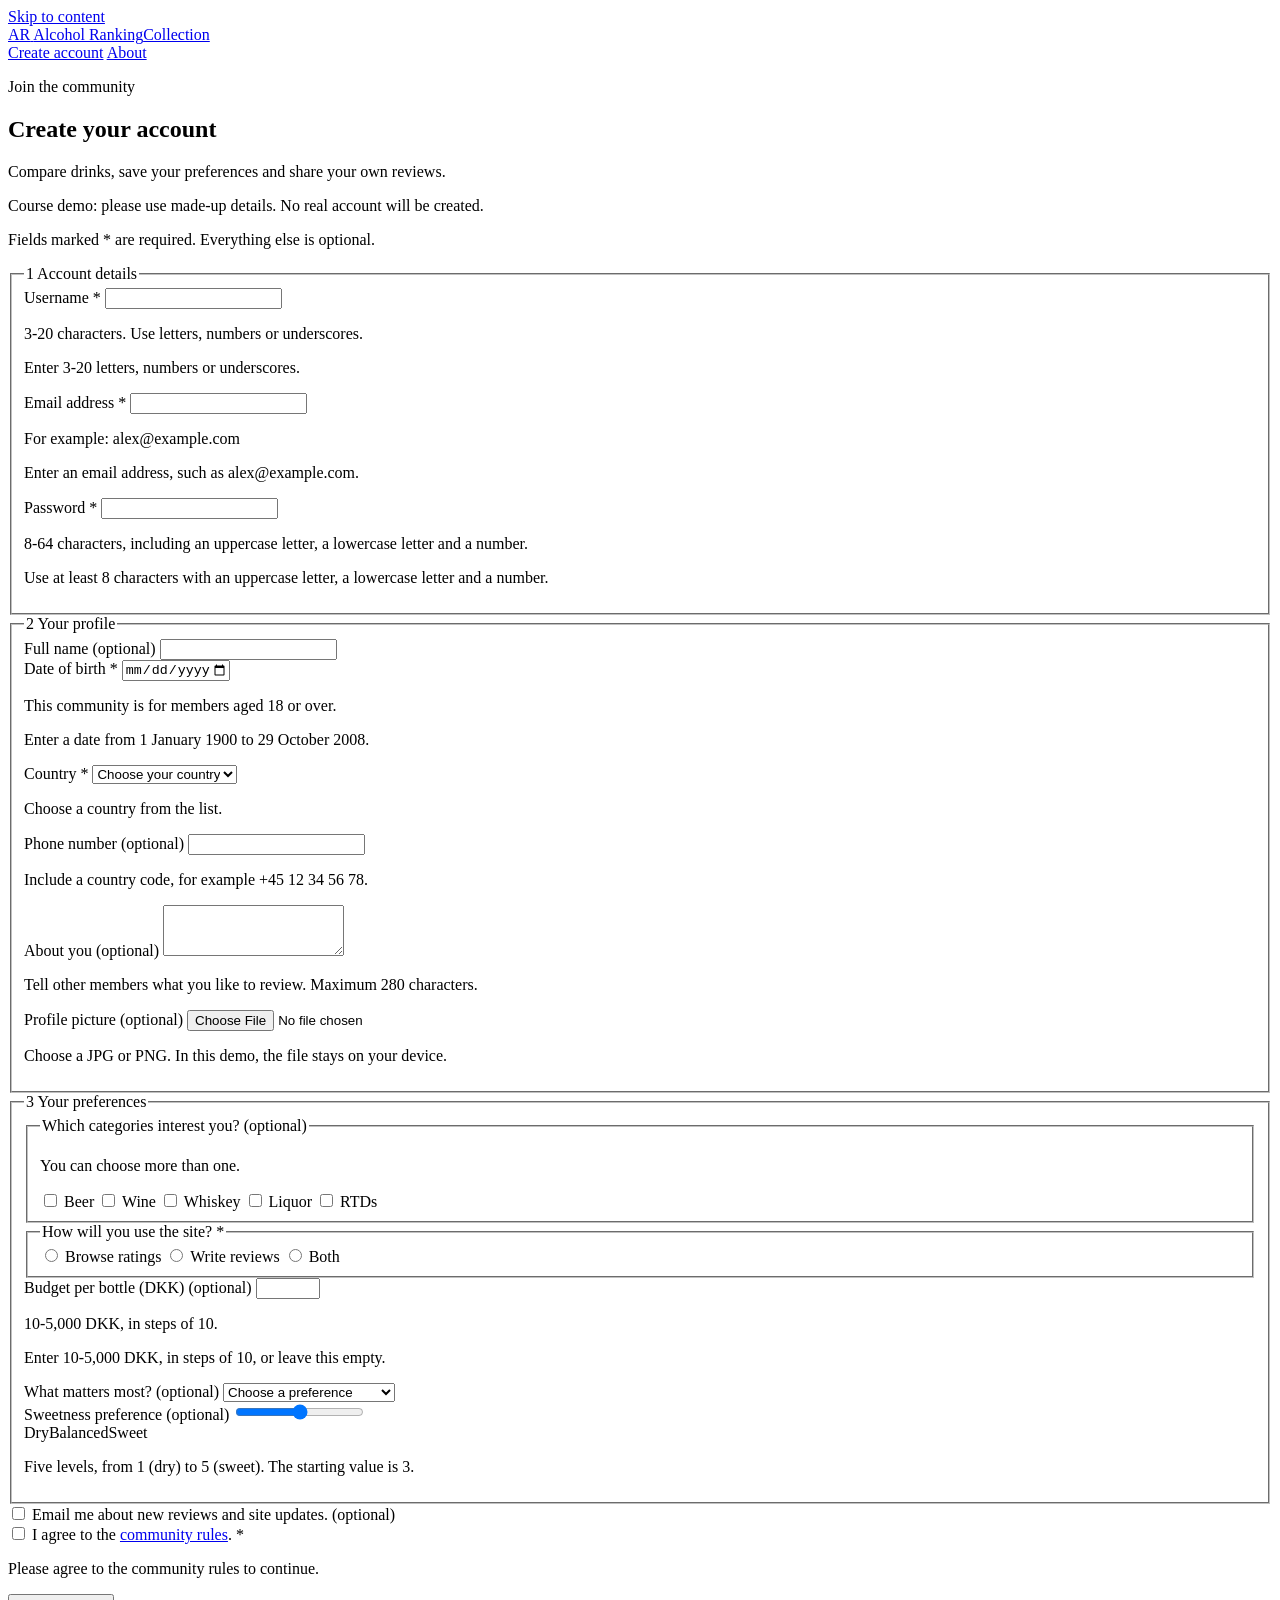
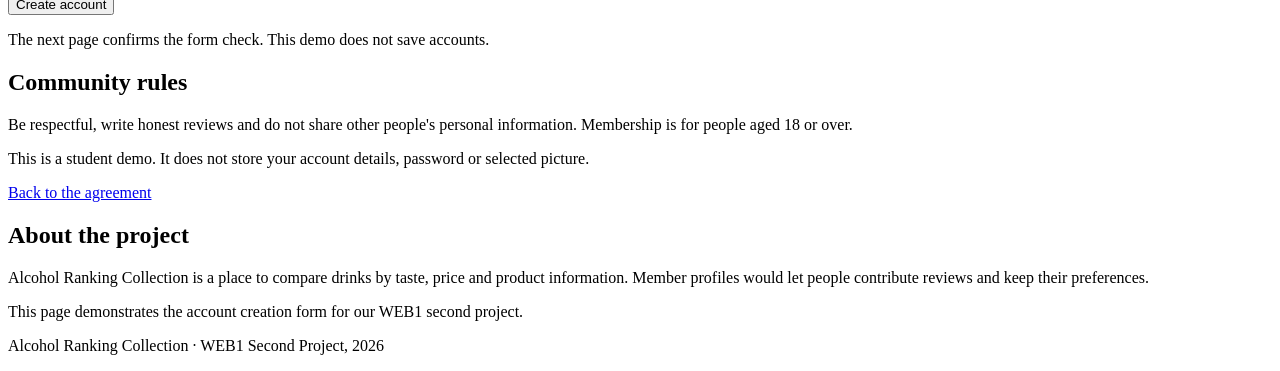
==== index.html @ e0fd65af "Add account creation form" ====
<!DOCTYPE html>
<html lang="en">
<head>
  <meta charset="UTF-8">
  <meta name="viewport" content="width=device-width, initial-scale=1.0">
  <meta name="description" content="Create a community profile for Alcohol Ranking Collection.">
  <title>Create an account | Alcohol Ranking Collection</title>
  <link rel="stylesheet" href="style.css">
</head>
<body>
  <a class="skip-link" href="#main">Skip to content</a>

  <header class="site-header">
    <div class="header-content">
      <a class="brand" href="index.html" aria-label="Alcohol Ranking Collection home">
        <span class="brand-mark" aria-hidden="true">AR</span>
        <span>Alcohol Ranking<span class="brand-subtitle">Collection</span></span>
      </a>
      <nav aria-label="Main navigation">
        <a href="#registration" aria-current="page">Create account</a>
        <a href="#about">About</a>
      </nav>
    </div>
  </header>

  <main id="main" class="page" tabindex="-1">
    <section class="introduction" aria-labelledby="page-title">
      <p class="eyebrow">Join the community</p>
      <h1 id="page-title">Create your account</h1>
      <p>Compare drinks, save your preferences and share your own reviews.</p>
      <p class="demo-note">Course demo: please use made-up details. No real account will be created.</p>
    </section>

    <div class="form-card" id="registration">
      <p class="required-note">Fields marked <span aria-hidden="true">*</span> are required. Everything else is optional.</p>

      <!-- Personal fields have no name: this static demo must not put them in the URL.
           The radio group needs a name so that only one option can be selected. -->
      <form action="complete.html" method="get">
        <fieldset class="form-section">
          <legend><span class="section-number" aria-hidden="true">1</span> Account details</legend>
          <div class="form-grid">
            <div class="field">
              <label for="username">Username <span aria-hidden="true">*</span></label>
              <input type="text" id="username" autocomplete="username" minlength="3" maxlength="20"
                     pattern="[A-Za-z0-9_]{3,20}" required aria-describedby="username-hint">
              <p class="hint" id="username-hint">3-20 characters. Use letters, numbers or underscores.</p>
              <p class="error-message" id="username-error">Enter 3-20 letters, numbers or underscores.</p>
            </div>

            <div class="field">
              <label for="email">Email address <span aria-hidden="true">*</span></label>
              <input type="email" id="email" autocomplete="email" maxlength="100"
                     required aria-describedby="email-hint">
              <p class="hint" id="email-hint">For example: alex@example.com</p>
              <p class="error-message" id="email-error">Enter an email address, such as alex@example.com.</p>
            </div>

            <div class="field full-width">
              <label for="password">Password <span aria-hidden="true">*</span></label>
              <input type="password" id="password" autocomplete="new-password" minlength="8" maxlength="64"
                     pattern="(?=.*[a-z])(?=.*[A-Z])(?=.*[0-9]).{8,64}" required
                     aria-describedby="password-hint">
              <p class="hint" id="password-hint">8-64 characters, including an uppercase letter, a lowercase letter and a number.</p>
              <p class="error-message" id="password-error">Use at least 8 characters with an uppercase letter, a lowercase letter and a number.</p>
            </div>
          </div>
        </fieldset>

        <fieldset class="form-section">
          <legend><span class="section-number" aria-hidden="true">2</span> Your profile</legend>
          <div class="form-grid">
            <div class="field">
              <label for="full-name">Full name <span class="optional">(optional)</span></label>
              <input type="text" id="full-name" autocomplete="name" maxlength="60">
            </div>

            <div class="field">
              <label for="birth-date">Date of birth <span aria-hidden="true">*</span></label>
              <!-- The 18+ cut-off is fixed to the project date. Update it before reusing this demo. -->
              <input type="date" id="birth-date" autocomplete="bday" min="1900-01-01" max="2008-10-29"
                     required aria-describedby="birth-hint">
              <p class="hint" id="birth-hint">This community is for members aged 18 or over.</p>
              <p class="error-message" id="birth-error">Enter a date from 1 January 1900 to 29 October 2008.</p>
            </div>

            <div class="field">
              <label for="country">Country <span aria-hidden="true">*</span></label>
              <select id="country" autocomplete="country-name" required>
                <option value="">Choose your country</option>
                <option value="denmark">Denmark</option>
                <option value="ukraine">Ukraine</option>
                <option value="germany">Germany</option>
                <option value="sweden">Sweden</option>
                <option value="norway">Norway</option>
                <option value="other">Other</option>
              </select>
              <p class="error-message" id="country-error">Choose a country from the list.</p>
            </div>

            <div class="field">
              <label for="phone">Phone number <span class="optional">(optional)</span></label>
              <input type="tel" id="phone" autocomplete="tel" maxlength="25" aria-describedby="phone-hint">
              <p class="hint" id="phone-hint">Include a country code, for example +45 12 34 56 78.</p>
            </div>

            <div class="field full-width">
              <label for="bio">About you <span class="optional">(optional)</span></label>
              <textarea id="bio" rows="3" maxlength="280" aria-describedby="bio-hint"></textarea>
              <p class="hint" id="bio-hint">Tell other members what you like to review. Maximum 280 characters.</p>
            </div>

            <div class="field full-width">
              <label for="picture">Profile picture <span class="optional">(optional)</span></label>
              <input type="file" id="picture" accept="image/jpeg,image/png" aria-describedby="picture-hint">
              <p class="hint" id="picture-hint">Choose a JPG or PNG. In this demo, the file stays on your device.</p>
            </div>
          </div>
        </fieldset>

        <fieldset class="form-section preferences">
          <legend><span class="section-number" aria-hidden="true">3</span> Your preferences</legend>

          <fieldset class="choice-group">
            <legend>Which categories interest you? <span class="optional">(optional)</span></legend>
            <p class="hint">You can choose more than one.</p>
            <div class="choices">
              <label class="choice"><input type="checkbox" id="beer" value="beer"> Beer</label>
              <label class="choice"><input type="checkbox" id="wine" value="wine"> Wine</label>
              <label class="choice"><input type="checkbox" id="whiskey" value="whiskey"> Whiskey</label>
              <label class="choice"><input type="checkbox" id="liquor" value="liquor"> Liquor</label>
              <label class="choice"><input type="checkbox" id="rtd" value="rtd"> RTDs</label>
            </div>
          </fieldset>

          <fieldset class="choice-group">
            <legend>How will you use the site? <span aria-hidden="true">*</span></legend>
            <div class="choices">
              <label class="choice"><input type="radio" name="site-use" value="browse" required> Browse ratings</label>
              <label class="choice"><input type="radio" name="site-use" value="reviews"> Write reviews</label>
              <label class="choice"><input type="radio" name="site-use" value="both"> Both</label>
            </div>
          </fieldset>

          <div class="form-grid">
            <div class="field">
              <label for="budget">Budget per bottle (DKK) <span class="optional">(optional)</span></label>
              <input type="number" id="budget" inputmode="numeric" min="10" max="5000" step="10"
                     aria-describedby="budget-hint">
              <p class="hint" id="budget-hint">10-5,000 DKK, in steps of 10.</p>
              <p class="error-message" id="budget-error">Enter 10-5,000 DKK, in steps of 10, or leave this empty.</p>
            </div>

            <div class="field">
              <label for="priority">What matters most? <span class="optional">(optional)</span></label>
              <select id="priority">
                <option value="">Choose a preference</option>
                <option value="taste">Taste</option>
                <option value="price">Price</option>
                <option value="additives">Fewer additives</option>
                <option value="information">Clear product information</option>
              </select>
            </div>

            <div class="field full-width">
              <label for="sweetness">Sweetness preference <span class="optional">(optional)</span></label>
              <input type="range" id="sweetness" min="1" max="5" step="1" value="3" aria-describedby="sweetness-hint">
              <div class="range-labels" aria-hidden="true"><span>Dry</span><span>Balanced</span><span>Sweet</span></div>
              <p class="hint" id="sweetness-hint">Five levels, from 1 (dry) to 5 (sweet). The starting value is 3.</p>
            </div>
          </div>
        </fieldset>

        <div class="form-end">
          <label class="choice agreement"><input type="checkbox" id="updates"> Email me about new reviews and site updates. <span class="optional">(optional)</span></label>
          <div class="field agreement-field">
            <input type="checkbox" id="rules" required>
            <label for="rules">I agree to the <a href="#community-rules">community rules</a>. <span aria-hidden="true">*</span></label>
            <p class="error-message rules-error" id="rules-error">Please agree to the community rules to continue.</p>
          </div>
          <button type="submit" class="submit-button">Create account</button>
          <p class="hint submit-hint">The next page confirms the form check. This demo does not save accounts.</p>
        </div>
      </form>
    </div>

    <div class="information-grid">
      <section class="information-card" id="community-rules" aria-labelledby="rules-title" tabindex="-1">
        <h2 id="rules-title">Community rules</h2>
        <p>Be respectful, write honest reviews and do not share other people's personal information. Membership is for people aged 18 or over.</p>
        <p>This is a student demo. It does not store your account details, password or selected picture.</p>
        <a href="#rules">Back to the agreement</a>
      </section>

      <section class="information-card" id="about" aria-labelledby="about-title" tabindex="-1">
        <h2 id="about-title">About the project</h2>
        <p>Alcohol Ranking Collection is a place to compare drinks by taste, price and product information. Member profiles would let people contribute reviews and keep their preferences.</p>
        <p>This page demonstrates the account creation form for our WEB1 second project.</p>
      </section>
    </div>
  </main>

  <footer class="site-footer">
    <p>Alcohol Ranking Collection <span aria-hidden="true">&middot;</span> WEB1 Second Project, 2026</p>
  </footer>
</body>
</html>
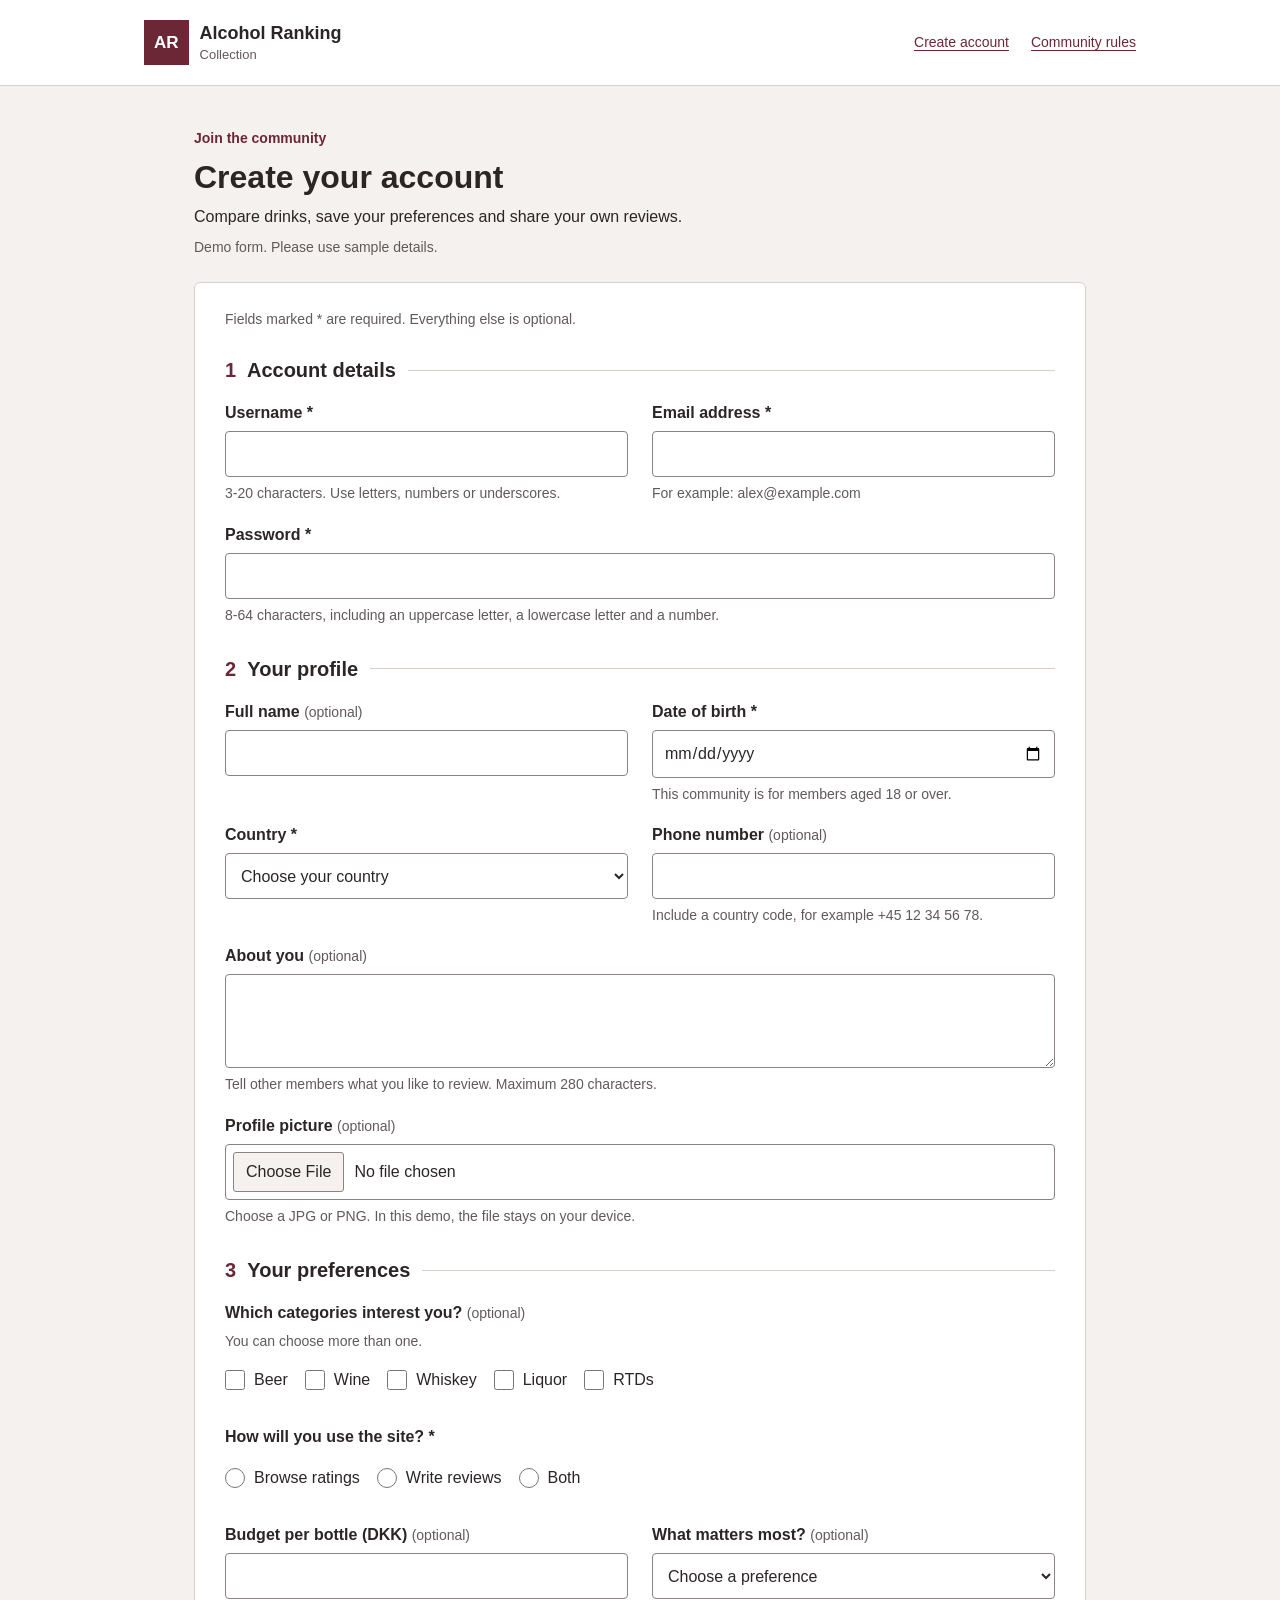
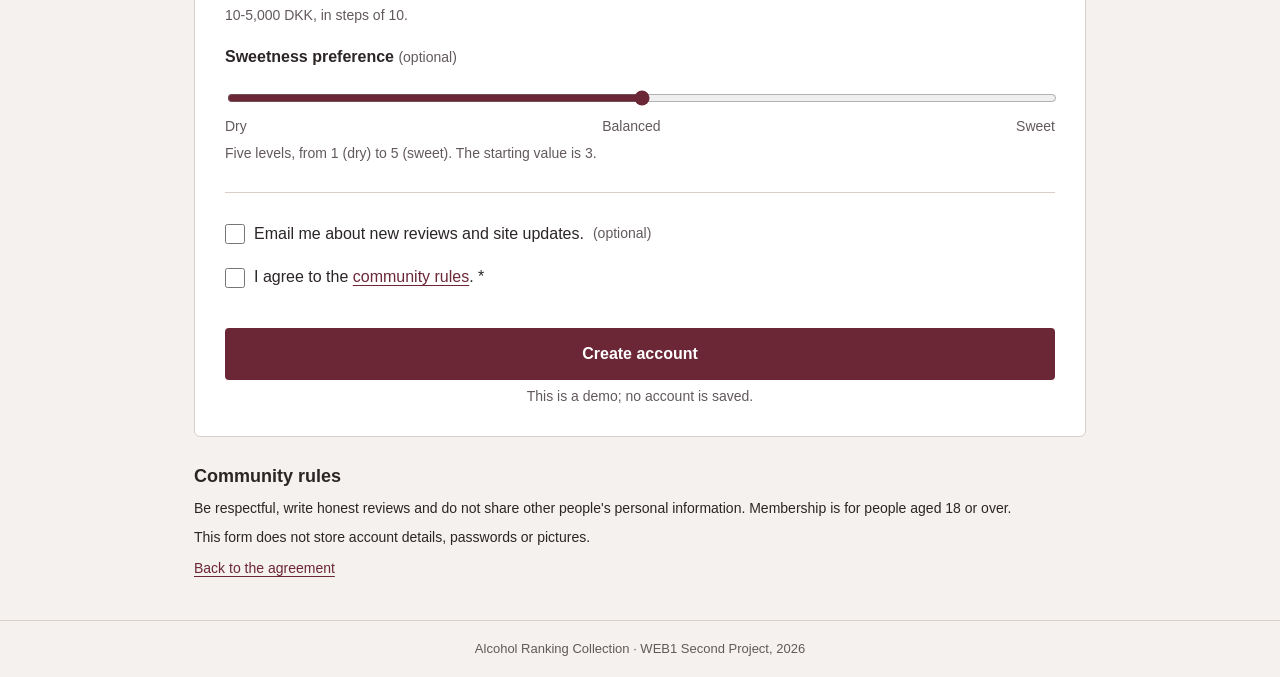
==== commit 8fde6a8c: "Keep only HTML and CSS source files" ====
--- a/index.html
+++ b/index.html
@@ -18,7 +18,7 @@
       </a>
       <nav aria-label="Main navigation">
         <a href="#registration" aria-current="page">Create account</a>
-        <a href="#about">About</a>
+        <a href="#community-rules">Community rules</a>
       </nav>
     </div>
   </header>
@@ -28,14 +28,11 @@
       <p class="eyebrow">Join the community</p>
       <h1 id="page-title">Create your account</h1>
       <p>Compare drinks, save your preferences and share your own reviews.</p>
-      <p class="demo-note">Course demo: please use made-up details. No real account will be created.</p>
+      <p class="demo-note">Demo form. Please use sample details.</p>
     </section>
 
     <div class="form-card" id="registration">
       <p class="required-note">Fields marked <span aria-hidden="true">*</span> are required. Everything else is optional.</p>
-
-      <!-- Personal fields have no name: this static demo must not put them in the URL.
-           The radio group needs a name so that only one option can be selected. -->
       <form action="complete.html" method="get">
         <fieldset class="form-section">
           <legend><span class="section-number" aria-hidden="true">1</span> Account details</legend>
@@ -77,7 +74,6 @@
 
             <div class="field">
               <label for="birth-date">Date of birth <span aria-hidden="true">*</span></label>
-              <!-- The 18+ cut-off is fixed to the project date. Update it before reusing this demo. -->
               <input type="date" id="birth-date" autocomplete="bday" min="1900-01-01" max="2008-10-29"
                      required aria-describedby="birth-hint">
               <p class="hint" id="birth-hint">This community is for members aged 18 or over.</p>
@@ -179,7 +175,7 @@
             <p class="error-message rules-error" id="rules-error">Please agree to the community rules to continue.</p>
           </div>
           <button type="submit" class="submit-button">Create account</button>
-          <p class="hint submit-hint">The next page confirms the form check. This demo does not save accounts.</p>
+          <p class="hint submit-hint">This is a demo; no account is saved.</p>
         </div>
       </form>
     </div>
@@ -188,15 +184,10 @@
       <section class="information-card" id="community-rules" aria-labelledby="rules-title" tabindex="-1">
         <h2 id="rules-title">Community rules</h2>
         <p>Be respectful, write honest reviews and do not share other people's personal information. Membership is for people aged 18 or over.</p>
-        <p>This is a student demo. It does not store your account details, password or selected picture.</p>
+        <p>This form does not store account details, passwords or pictures.</p>
         <a href="#rules">Back to the agreement</a>
       </section>
 
-      <section class="information-card" id="about" aria-labelledby="about-title" tabindex="-1">
-        <h2 id="about-title">About the project</h2>
-        <p>Alcohol Ranking Collection is a place to compare drinks by taste, price and product information. Member profiles would let people contribute reviews and keep their preferences.</p>
-        <p>This page demonstrates the account creation form for our WEB1 second project.</p>
-      </section>
     </div>
   </main>
 
--- a/style.css
+++ b/style.css
@@ -0,0 +1,455 @@
+* {
+  box-sizing: border-box;
+}
+
+html {
+  scroll-padding-top: 24px;
+}
+
+body {
+  margin: 0;
+  background: #f4f1ee;
+  color: #2c2526;
+  font-family: Arial, Helvetica, sans-serif;
+  font-size: 16px;
+  line-height: 1.5;
+}
+
+a {
+  color: #6c2737;
+  text-underline-offset: 3px;
+}
+
+a:hover {
+  text-decoration-thickness: 2px;
+}
+
+a:focus-visible,
+button:focus-visible,
+input:focus-visible,
+select:focus-visible,
+textarea:focus-visible,
+section:focus-visible {
+  outline: 3px solid #6c2737;
+  outline-offset: 3px;
+}
+
+.skip-link {
+  position: absolute;
+  top: -100px;
+  left: 16px;
+  z-index: 2;
+  padding: 12px 18px;
+  background: white;
+  border: 2px solid #6c2737;
+}
+
+.skip-link:focus {
+  top: 12px;
+}
+
+.site-header {
+  border-bottom: 1px solid #d8ceca;
+  background: #fff;
+}
+
+.header-content {
+  max-width: 1040px;
+  margin: 0 auto;
+  padding: 20px 24px;
+  display: flex;
+  justify-content: space-between;
+  align-items: center;
+  gap: 20px;
+}
+
+.brand {
+  display: flex;
+  align-items: center;
+  gap: 11px;
+  color: #2c2526;
+  font-size: 18px;
+  font-weight: bold;
+  line-height: 1.25;
+  text-decoration: none;
+}
+
+.brand-mark {
+  padding: 12px 10px;
+  background: #6c2737;
+  color: #fff;
+  font-size: 17px;
+}
+
+.brand-subtitle {
+  display: block;
+  margin-top: 3px;
+  color: #62595b;
+  font-size: 13px;
+  font-weight: normal;
+}
+
+nav {
+  display: flex;
+  gap: 22px;
+}
+
+nav a {
+  padding: 10px 0;
+  font-size: 14px;
+}
+
+.page {
+  width: 100%;
+  max-width: 940px;
+  margin: 0 auto;
+  padding: 34px 24px 40px;
+}
+
+.introduction {
+  margin-bottom: 24px;
+}
+
+.eyebrow {
+  margin: 0 0 5px;
+  color: #6c2737;
+  font-size: 14px;
+  font-weight: bold;
+}
+
+h1 {
+  margin: 0 0 8px;
+  font-size: 32px;
+  line-height: 1.25;
+}
+
+.introduction p {
+  margin: 8px 0;
+}
+
+.demo-note,
+.required-note,
+.hint,
+.optional {
+  color: #62595b;
+  font-size: 14px;
+}
+
+.form-card {
+  padding: 26px 30px 30px;
+  border: 1px solid #d8ceca;
+  border-radius: 6px;
+  background: #fff;
+}
+
+.required-note {
+  margin: 0 0 25px;
+}
+
+.form-section {
+  min-width: 0;
+  margin: 0 0 29px;
+  padding: 16px 0 0;
+  border: 0;
+  border-top: 1px solid #d8ceca;
+}
+
+.form-section > legend {
+  padding: 0 12px 0 0;
+  font-size: 20px;
+  font-weight: bold;
+}
+
+.section-number {
+  margin-right: 6px;
+  color: #6c2737;
+}
+
+.form-grid {
+  display: grid;
+  grid-template-columns: minmax(0, 1fr) minmax(0, 1fr);
+  gap: 19px 24px;
+}
+
+.field {
+  min-width: 0;
+}
+
+.full-width {
+  grid-column: 1 / -1;
+}
+
+label {
+  display: block;
+  margin-bottom: 6px;
+  font-weight: bold;
+}
+
+.optional {
+  font-weight: normal;
+}
+
+input,
+select,
+textarea,
+button {
+  font: inherit;
+}
+
+input,
+select,
+textarea {
+  width: 100%;
+  min-height: 46px;
+  padding: 10px 11px;
+  border: 1px solid #8a8284;
+  border-radius: 4px;
+  background: #fff;
+  color: #2c2526;
+}
+
+textarea {
+  display: block;
+  resize: vertical;
+}
+
+.hint {
+  margin: 6px 0 0;
+  line-height: 1.45;
+}
+
+.error-message {
+  display: none;
+  margin: 6px 0 0;
+  color: #a11c2f;
+  font-size: 14px;
+  font-weight: bold;
+}
+
+input:user-invalid,
+select:user-invalid {
+  border: 2px solid #a11c2f;
+}
+
+.field input:user-invalid ~ .error-message,
+.field select:user-invalid ~ .error-message {
+  display: block;
+}
+
+input[type="file"] {
+  padding: 7px;
+}
+
+input[type="file"]::file-selector-button {
+  margin-right: 10px;
+  padding: 7px 12px;
+  border: 1px solid #8a8284;
+  border-radius: 3px;
+  background: #f4f1ee;
+  color: #2c2526;
+  font: inherit;
+  cursor: pointer;
+}
+
+.choice-group {
+  min-width: 0;
+  margin: 0 0 23px;
+  padding: 0;
+  border: 0;
+}
+
+.choice-group legend {
+  padding: 0;
+  font-weight: bold;
+}
+
+.choices {
+  display: flex;
+  flex-wrap: wrap;
+  gap: 7px 17px;
+  margin-top: 7px;
+}
+
+.choice {
+  display: flex;
+  align-items: center;
+  gap: 9px;
+  min-height: 44px;
+  margin: 0;
+  font-weight: normal;
+  cursor: pointer;
+}
+
+input[type="checkbox"],
+input[type="radio"] {
+  flex-shrink: 0;
+  width: 20px;
+  height: 20px;
+  min-height: 20px;
+  margin: 0;
+  padding: 0;
+  accent-color: #6c2737;
+  cursor: pointer;
+}
+
+input[type="range"] {
+  display: block;
+  padding: 0;
+  border: 0;
+  accent-color: #6c2737;
+  cursor: pointer;
+}
+
+.range-labels {
+  display: flex;
+  justify-content: space-between;
+  margin-top: -7px;
+  color: #62595b;
+  font-size: 14px;
+}
+
+.form-end {
+  padding-top: 19px;
+  border-top: 1px solid #d8ceca;
+}
+
+.agreement {
+  justify-content: flex-start;
+  flex-wrap: wrap;
+  margin-bottom: 9px;
+}
+
+.agreement-field {
+  display: grid;
+  grid-template-columns: 20px minmax(0, 1fr);
+  gap: 0 9px;
+}
+
+.agreement-field input {
+  margin-top: 3px;
+}
+
+.agreement-field label {
+  min-height: 44px;
+  margin: 0;
+  font-weight: normal;
+}
+
+.rules-error {
+  grid-column: 2;
+}
+
+.submit-button {
+  display: block;
+  width: 100%;
+  min-height: 48px;
+  margin-top: 19px;
+  padding: 12px 20px;
+  border: 2px solid #6c2737;
+  border-radius: 4px;
+  background: #6c2737;
+  color: #fff;
+  font-weight: bold;
+  text-align: center;
+  text-decoration: none;
+  cursor: pointer;
+}
+
+.submit-button:hover {
+  border-color: #4e1b27;
+  background: #4e1b27;
+}
+
+.submit-hint {
+  text-align: center;
+}
+
+.information-grid {
+  display: grid;
+  grid-template-columns: minmax(0, 1fr);
+  gap: 24px;
+  margin-top: 26px;
+}
+
+.information-card h2 {
+  margin: 0 0 8px;
+  font-size: 18px;
+}
+
+.information-card p,
+.information-card a {
+  margin: 8px 0;
+  font-size: 14px;
+}
+
+.site-footer {
+  padding: 18px 24px;
+  border-top: 1px solid #d8ceca;
+  color: #62595b;
+  font-size: 13px;
+  text-align: center;
+}
+
+.site-footer p {
+  margin: 0;
+}
+
+.complete-page {
+  max-width: 680px;
+  padding-top: 65px;
+}
+
+.complete-page .form-card {
+  border-top: 5px solid #6c2737;
+}
+
+.complete-page h1 {
+  font-size: 28px;
+}
+
+@media (max-width: 650px) {
+  .header-content {
+    align-items: flex-start;
+    flex-direction: column;
+    gap: 10px;
+    padding: 17px 18px 10px;
+  }
+
+  nav {
+    gap: 25px;
+  }
+
+  .page {
+    padding: 25px 16px 30px;
+  }
+
+  h1 {
+    font-size: 28px;
+  }
+
+  .form-card {
+    padding: 20px 17px 24px;
+  }
+
+  .form-grid,
+  .information-grid {
+    grid-template-columns: minmax(0, 1fr);
+  }
+
+  .choices {
+    gap: 5px 16px;
+  }
+
+  .agreement {
+    align-items: flex-start;
+    flex-wrap: nowrap;
+  }
+
+  .agreement input {
+    margin-top: 3px;
+  }
+
+  .complete-page {
+    padding-top: 35px;
+  }
+}
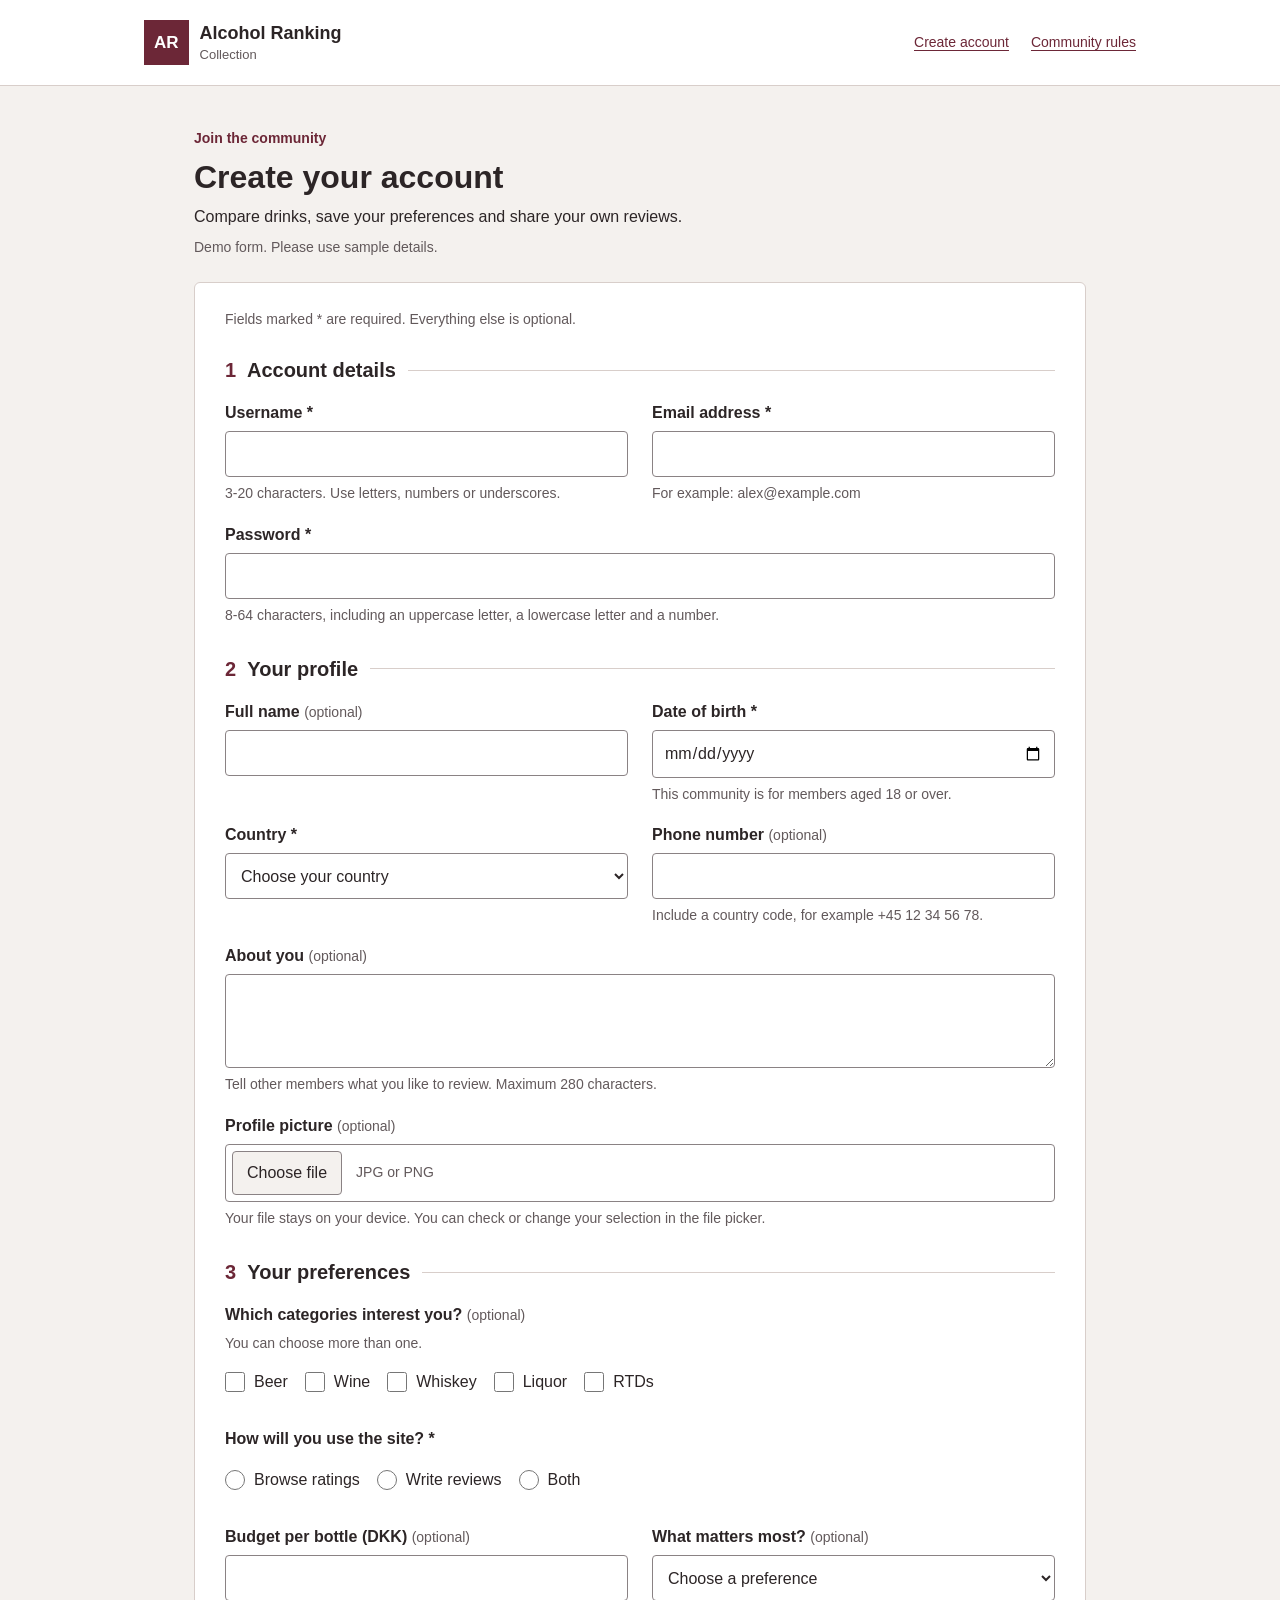
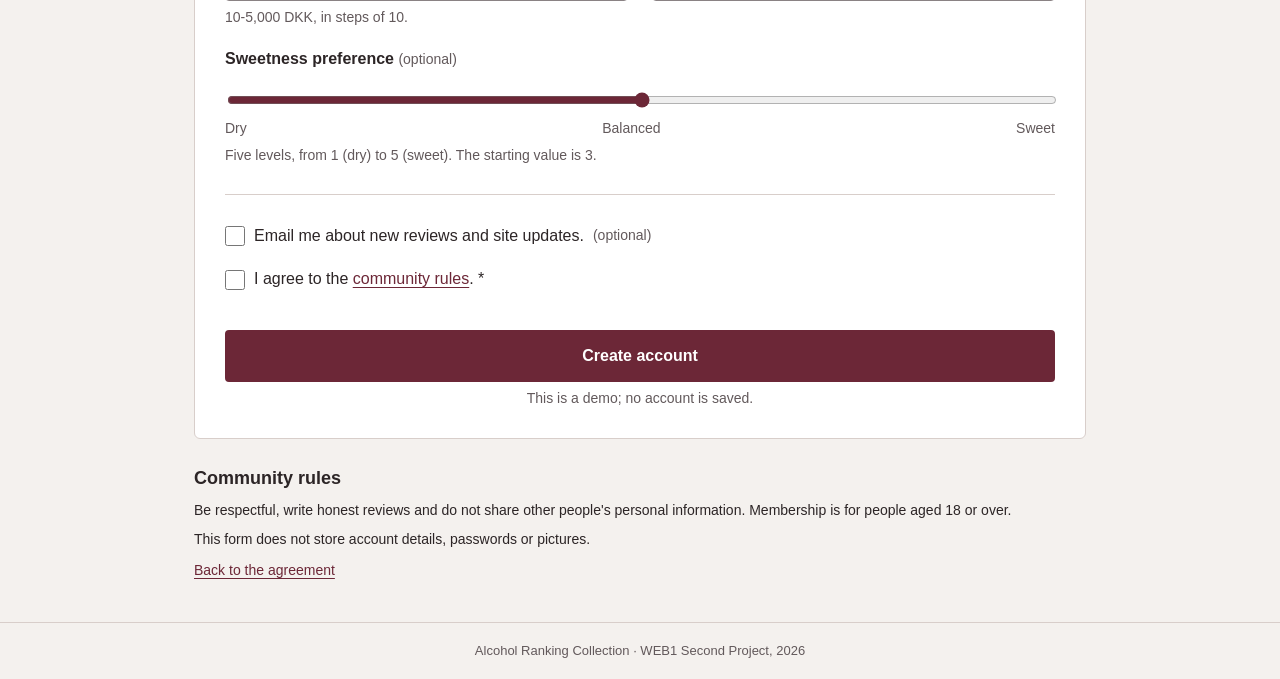
==== commit 3c82f3cc: "Add English file control and full country list" ====
--- a/index.html
+++ b/index.html
@@ -1,5 +1,5 @@
 <!DOCTYPE html>
-<html lang="en">
+<html lang="en-GB">
 <head>
   <meta charset="UTF-8">
   <meta name="viewport" content="width=device-width, initial-scale=1.0">
@@ -74,7 +74,7 @@
 
             <div class="field">
               <label for="birth-date">Date of birth <span aria-hidden="true">*</span></label>
-              <input type="date" id="birth-date" autocomplete="bday" min="1900-01-01" max="2008-10-29"
+              <input type="date" id="birth-date" lang="en-GB" autocomplete="bday" min="1900-01-01" max="2008-10-29"
                      required aria-describedby="birth-hint">
               <p class="hint" id="birth-hint">This community is for members aged 18 or over.</p>
               <p class="error-message" id="birth-error">Enter a date from 1 January 1900 to 29 October 2008.</p>
@@ -84,12 +84,255 @@
               <label for="country">Country <span aria-hidden="true">*</span></label>
               <select id="country" autocomplete="country-name" required>
                 <option value="">Choose your country</option>
-                <option value="denmark">Denmark</option>
-                <option value="ukraine">Ukraine</option>
-                <option value="germany">Germany</option>
-                <option value="sweden">Sweden</option>
-                <option value="norway">Norway</option>
-                <option value="other">Other</option>
+                <option value="AF">Afghanistan</option>
+                <option value="AX">Åland Islands</option>
+                <option value="AL">Albania</option>
+                <option value="DZ">Algeria</option>
+                <option value="AS">American Samoa</option>
+                <option value="AD">Andorra</option>
+                <option value="AO">Angola</option>
+                <option value="AI">Anguilla</option>
+                <option value="AQ">Antarctica</option>
+                <option value="AG">Antigua &amp; Barbuda</option>
+                <option value="AR">Argentina</option>
+                <option value="AM">Armenia</option>
+                <option value="AW">Aruba</option>
+                <option value="AU">Australia</option>
+                <option value="AT">Austria</option>
+                <option value="AZ">Azerbaijan</option>
+                <option value="BS">Bahamas</option>
+                <option value="BH">Bahrain</option>
+                <option value="BD">Bangladesh</option>
+                <option value="BB">Barbados</option>
+                <option value="BY">Belarus</option>
+                <option value="BE">Belgium</option>
+                <option value="BZ">Belize</option>
+                <option value="BJ">Benin</option>
+                <option value="BM">Bermuda</option>
+                <option value="BT">Bhutan</option>
+                <option value="BO">Bolivia</option>
+                <option value="BA">Bosnia &amp; Herzegovina</option>
+                <option value="BW">Botswana</option>
+                <option value="BV">Bouvet Island</option>
+                <option value="BR">Brazil</option>
+                <option value="IO">British Indian Ocean Territory</option>
+                <option value="VG">British Virgin Islands</option>
+                <option value="BN">Brunei</option>
+                <option value="BG">Bulgaria</option>
+                <option value="BF">Burkina Faso</option>
+                <option value="BI">Burundi</option>
+                <option value="KH">Cambodia</option>
+                <option value="CM">Cameroon</option>
+                <option value="CA">Canada</option>
+                <option value="CV">Cape Verde</option>
+                <option value="BQ">Caribbean Netherlands</option>
+                <option value="KY">Cayman Islands</option>
+                <option value="CF">Central African Republic</option>
+                <option value="TD">Chad</option>
+                <option value="CL">Chile</option>
+                <option value="CN">China</option>
+                <option value="CX">Christmas Island</option>
+                <option value="CC">Cocos (Keeling) Islands</option>
+                <option value="CO">Colombia</option>
+                <option value="KM">Comoros</option>
+                <option value="CG">Congo - Brazzaville</option>
+                <option value="CD">Congo - Kinshasa</option>
+                <option value="CK">Cook Islands</option>
+                <option value="CR">Costa Rica</option>
+                <option value="CI">Côte d’Ivoire</option>
+                <option value="HR">Croatia</option>
+                <option value="CU">Cuba</option>
+                <option value="CW">Curaçao</option>
+                <option value="CY">Cyprus</option>
+                <option value="CZ">Czechia</option>
+                <option value="DK">Denmark</option>
+                <option value="DJ">Djibouti</option>
+                <option value="DM">Dominica</option>
+                <option value="DO">Dominican Republic</option>
+                <option value="EC">Ecuador</option>
+                <option value="EG">Egypt</option>
+                <option value="SV">El Salvador</option>
+                <option value="GQ">Equatorial Guinea</option>
+                <option value="ER">Eritrea</option>
+                <option value="EE">Estonia</option>
+                <option value="SZ">Eswatini</option>
+                <option value="ET">Ethiopia</option>
+                <option value="FK">Falkland Islands</option>
+                <option value="FO">Faroe Islands</option>
+                <option value="FJ">Fiji</option>
+                <option value="FI">Finland</option>
+                <option value="FR">France</option>
+                <option value="GF">French Guiana</option>
+                <option value="PF">French Polynesia</option>
+                <option value="TF">French Southern Territories</option>
+                <option value="GA">Gabon</option>
+                <option value="GM">Gambia</option>
+                <option value="GE">Georgia</option>
+                <option value="DE">Germany</option>
+                <option value="GH">Ghana</option>
+                <option value="GI">Gibraltar</option>
+                <option value="GR">Greece</option>
+                <option value="GL">Greenland</option>
+                <option value="GD">Grenada</option>
+                <option value="GP">Guadeloupe</option>
+                <option value="GU">Guam</option>
+                <option value="GT">Guatemala</option>
+                <option value="GG">Guernsey</option>
+                <option value="GN">Guinea</option>
+                <option value="GW">Guinea-Bissau</option>
+                <option value="GY">Guyana</option>
+                <option value="HT">Haiti</option>
+                <option value="HM">Heard &amp; McDonald Islands</option>
+                <option value="HN">Honduras</option>
+                <option value="HK">Hong Kong SAR China</option>
+                <option value="HU">Hungary</option>
+                <option value="IS">Iceland</option>
+                <option value="IN">India</option>
+                <option value="ID">Indonesia</option>
+                <option value="IR">Iran</option>
+                <option value="IQ">Iraq</option>
+                <option value="IE">Ireland</option>
+                <option value="IM">Isle of Man</option>
+                <option value="IL">Israel</option>
+                <option value="IT">Italy</option>
+                <option value="JM">Jamaica</option>
+                <option value="JP">Japan</option>
+                <option value="JE">Jersey</option>
+                <option value="JO">Jordan</option>
+                <option value="KZ">Kazakhstan</option>
+                <option value="KE">Kenya</option>
+                <option value="KI">Kiribati</option>
+                <option value="KW">Kuwait</option>
+                <option value="KG">Kyrgyzstan</option>
+                <option value="LA">Laos</option>
+                <option value="LV">Latvia</option>
+                <option value="LB">Lebanon</option>
+                <option value="LS">Lesotho</option>
+                <option value="LR">Liberia</option>
+                <option value="LY">Libya</option>
+                <option value="LI">Liechtenstein</option>
+                <option value="LT">Lithuania</option>
+                <option value="LU">Luxembourg</option>
+                <option value="MO">Macao SAR China</option>
+                <option value="MG">Madagascar</option>
+                <option value="MW">Malawi</option>
+                <option value="MY">Malaysia</option>
+                <option value="MV">Maldives</option>
+                <option value="ML">Mali</option>
+                <option value="MT">Malta</option>
+                <option value="MH">Marshall Islands</option>
+                <option value="MQ">Martinique</option>
+                <option value="MR">Mauritania</option>
+                <option value="MU">Mauritius</option>
+                <option value="YT">Mayotte</option>
+                <option value="MX">Mexico</option>
+                <option value="FM">Micronesia</option>
+                <option value="MD">Moldova</option>
+                <option value="MC">Monaco</option>
+                <option value="MN">Mongolia</option>
+                <option value="ME">Montenegro</option>
+                <option value="MS">Montserrat</option>
+                <option value="MA">Morocco</option>
+                <option value="MZ">Mozambique</option>
+                <option value="MM">Myanmar (Burma)</option>
+                <option value="NA">Namibia</option>
+                <option value="NR">Nauru</option>
+                <option value="NP">Nepal</option>
+                <option value="NL">Netherlands</option>
+                <option value="NC">New Caledonia</option>
+                <option value="NZ">New Zealand</option>
+                <option value="NI">Nicaragua</option>
+                <option value="NE">Niger</option>
+                <option value="NG">Nigeria</option>
+                <option value="NU">Niue</option>
+                <option value="NF">Norfolk Island</option>
+                <option value="KP">North Korea</option>
+                <option value="MK">North Macedonia</option>
+                <option value="MP">Northern Mariana Islands</option>
+                <option value="NO">Norway</option>
+                <option value="OM">Oman</option>
+                <option value="PK">Pakistan</option>
+                <option value="PW">Palau</option>
+                <option value="PS">Palestinian Territories</option>
+                <option value="PA">Panama</option>
+                <option value="PG">Papua New Guinea</option>
+                <option value="PY">Paraguay</option>
+                <option value="PE">Peru</option>
+                <option value="PH">Philippines</option>
+                <option value="PN">Pitcairn Islands</option>
+                <option value="PL">Poland</option>
+                <option value="PT">Portugal</option>
+                <option value="PR">Puerto Rico</option>
+                <option value="QA">Qatar</option>
+                <option value="RE">Réunion</option>
+                <option value="RO">Romania</option>
+                <option value="RU">Russia</option>
+                <option value="RW">Rwanda</option>
+                <option value="WS">Samoa</option>
+                <option value="SM">San Marino</option>
+                <option value="ST">São Tomé &amp; Príncipe</option>
+                <option value="SA">Saudi Arabia</option>
+                <option value="SN">Senegal</option>
+                <option value="RS">Serbia</option>
+                <option value="SC">Seychelles</option>
+                <option value="SL">Sierra Leone</option>
+                <option value="SG">Singapore</option>
+                <option value="SX">Sint Maarten</option>
+                <option value="SK">Slovakia</option>
+                <option value="SI">Slovenia</option>
+                <option value="SB">Solomon Islands</option>
+                <option value="SO">Somalia</option>
+                <option value="ZA">South Africa</option>
+                <option value="GS">South Georgia &amp; South Sandwich Islands</option>
+                <option value="KR">South Korea</option>
+                <option value="SS">South Sudan</option>
+                <option value="ES">Spain</option>
+                <option value="LK">Sri Lanka</option>
+                <option value="BL">St. Barthélemy</option>
+                <option value="SH">St. Helena</option>
+                <option value="KN">St. Kitts &amp; Nevis</option>
+                <option value="LC">St. Lucia</option>
+                <option value="MF">St. Martin</option>
+                <option value="PM">St. Pierre &amp; Miquelon</option>
+                <option value="VC">St. Vincent &amp; Grenadines</option>
+                <option value="SD">Sudan</option>
+                <option value="SR">Suriname</option>
+                <option value="SJ">Svalbard &amp; Jan Mayen</option>
+                <option value="SE">Sweden</option>
+                <option value="CH">Switzerland</option>
+                <option value="SY">Syria</option>
+                <option value="TW">Taiwan</option>
+                <option value="TJ">Tajikistan</option>
+                <option value="TZ">Tanzania</option>
+                <option value="TH">Thailand</option>
+                <option value="TL">Timor-Leste</option>
+                <option value="TG">Togo</option>
+                <option value="TK">Tokelau</option>
+                <option value="TO">Tonga</option>
+                <option value="TT">Trinidad &amp; Tobago</option>
+                <option value="TN">Tunisia</option>
+                <option value="TR">Türkiye</option>
+                <option value="TM">Turkmenistan</option>
+                <option value="TC">Turks &amp; Caicos Islands</option>
+                <option value="TV">Tuvalu</option>
+                <option value="UM">U.S. Outlying Islands</option>
+                <option value="VI">U.S. Virgin Islands</option>
+                <option value="UG">Uganda</option>
+                <option value="UA">Ukraine</option>
+                <option value="AE">United Arab Emirates</option>
+                <option value="GB">United Kingdom</option>
+                <option value="US">United States</option>
+                <option value="UY">Uruguay</option>
+                <option value="UZ">Uzbekistan</option>
+                <option value="VU">Vanuatu</option>
+                <option value="VA">Vatican City</option>
+                <option value="VE">Venezuela</option>
+                <option value="VN">Vietnam</option>
+                <option value="WF">Wallis &amp; Futuna</option>
+                <option value="EH">Western Sahara</option>
+                <option value="YE">Yemen</option>
+                <option value="ZM">Zambia</option>
+                <option value="ZW">Zimbabwe</option>
               </select>
               <p class="error-message" id="country-error">Choose a country from the list.</p>
             </div>
@@ -107,9 +350,14 @@
             </div>
 
             <div class="field full-width">
-              <label for="picture">Profile picture <span class="optional">(optional)</span></label>
-              <input type="file" id="picture" accept="image/jpeg,image/png" aria-describedby="picture-hint">
-              <p class="hint" id="picture-hint">Choose a JPG or PNG. In this demo, the file stays on your device.</p>
+              <label for="picture" id="picture-label">Profile picture <span class="optional">(optional)</span></label>
+              <div class="file-control">
+                <input type="file" id="picture" class="file-input" accept="image/jpeg,image/png"
+                       aria-labelledby="picture-label" aria-describedby="picture-hint">
+                <label for="picture" class="file-button">Choose file</label>
+                <span class="file-types">JPG or PNG</span>
+              </div>
+              <p class="hint" id="picture-hint">Your file stays on your device. You can check or change your selection in the file picker.</p>
             </div>
           </div>
         </fieldset>
--- a/style.css
+++ b/style.css
@@ -236,19 +236,56 @@
   display: block;
 }
 
-input[type="file"] {
-  padding: 7px;
-}
-
-input[type="file"]::file-selector-button {
-  margin-right: 10px;
-  padding: 7px 12px;
+.file-control {
+  position: relative;
+  display: flex;
+  flex-wrap: wrap;
+  align-items: center;
+  gap: 10px 14px;
+  min-height: 58px;
+  padding: 6px;
   border: 1px solid #8a8284;
-  border-radius: 3px;
+  border-radius: 4px;
+}
+
+.file-control .file-input {
+  position: absolute;
+  width: 1px;
+  height: 1px;
+  min-height: 0;
+  padding: 0;
+  border: 0;
+  overflow: hidden;
+  clip-path: inset(50%);
+  white-space: nowrap;
+}
+
+.file-button {
+  display: inline-flex;
+  align-items: center;
+  min-height: 44px;
+  margin: 0;
+  padding: 8px 14px;
+  border: 1px solid #8a8284;
+  border-radius: 4px;
   background: #f4f1ee;
   color: #2c2526;
-  font: inherit;
+  font-weight: normal;
   cursor: pointer;
+}
+
+.file-button:hover {
+  background: #e9e1dc;
+}
+
+.file-input:focus-visible + .file-button {
+  outline: 3px solid #6c2737;
+  outline-offset: 3px;
+}
+
+.file-types {
+  color: #62595b;
+  font-size: 14px;
 }
 
 .choice-group {
